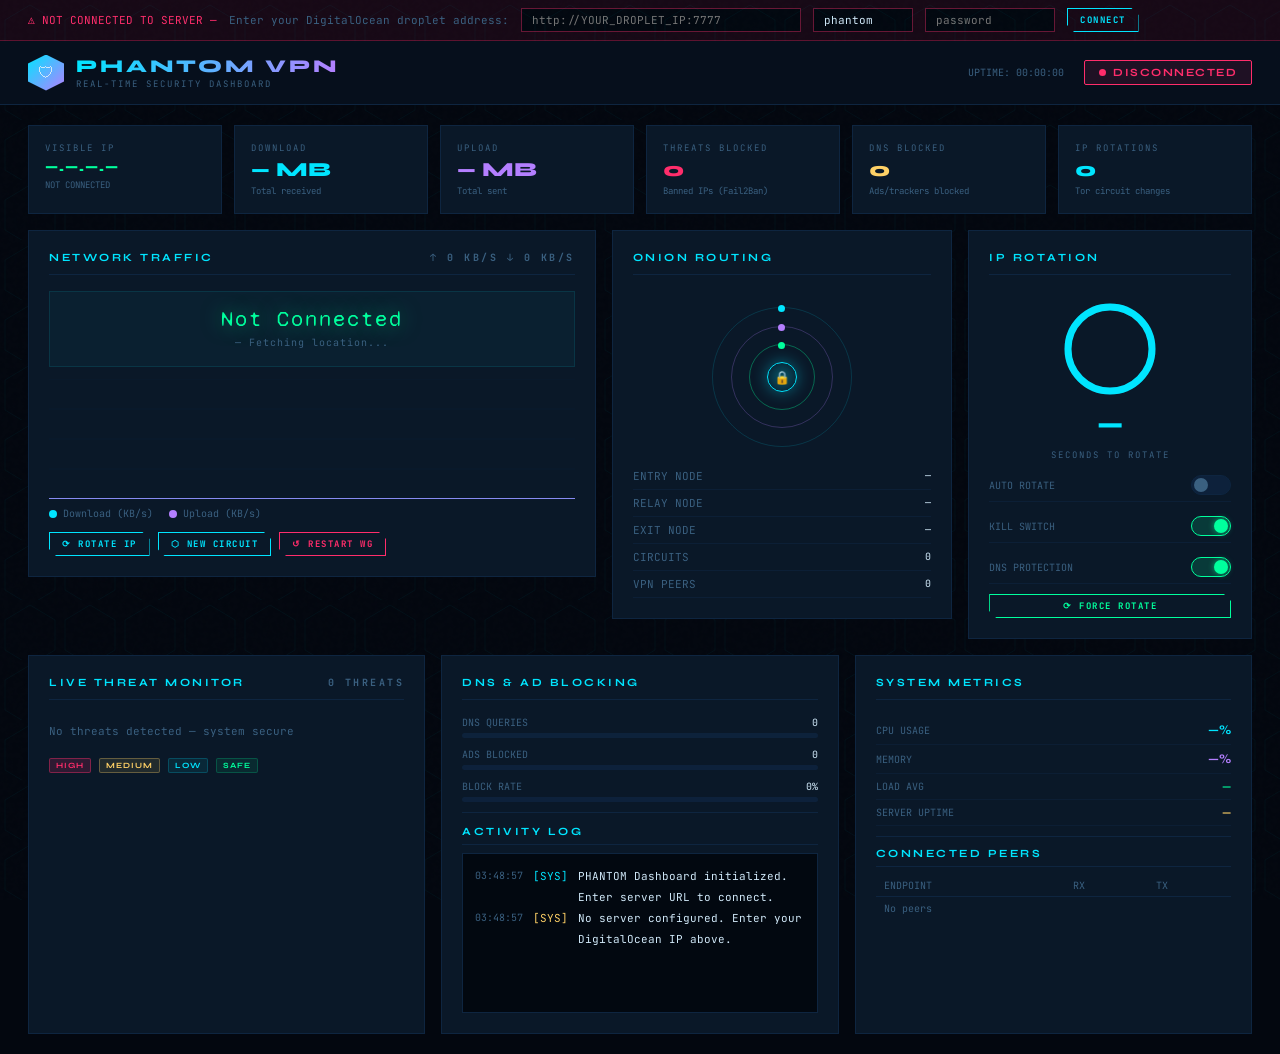
==== index.html @ 3d03aeb2 "Initial PHANTOM VPN commit" ====
<!doctype html>
<html lang="en">
<head>
  <meta charset="UTF-8">
  <meta name="viewport" content="width=device-width, initial-scale=1.0">
  <title>PHANTOM VPN Dashboard</title>
  <meta http-equiv="refresh" content="0; url=/3-dashboard.html">
</head>
<body>
  <p>Redirecting to dashboard... <a href="/3-dashboard.html">Open now</a></p>
</body>
</html>
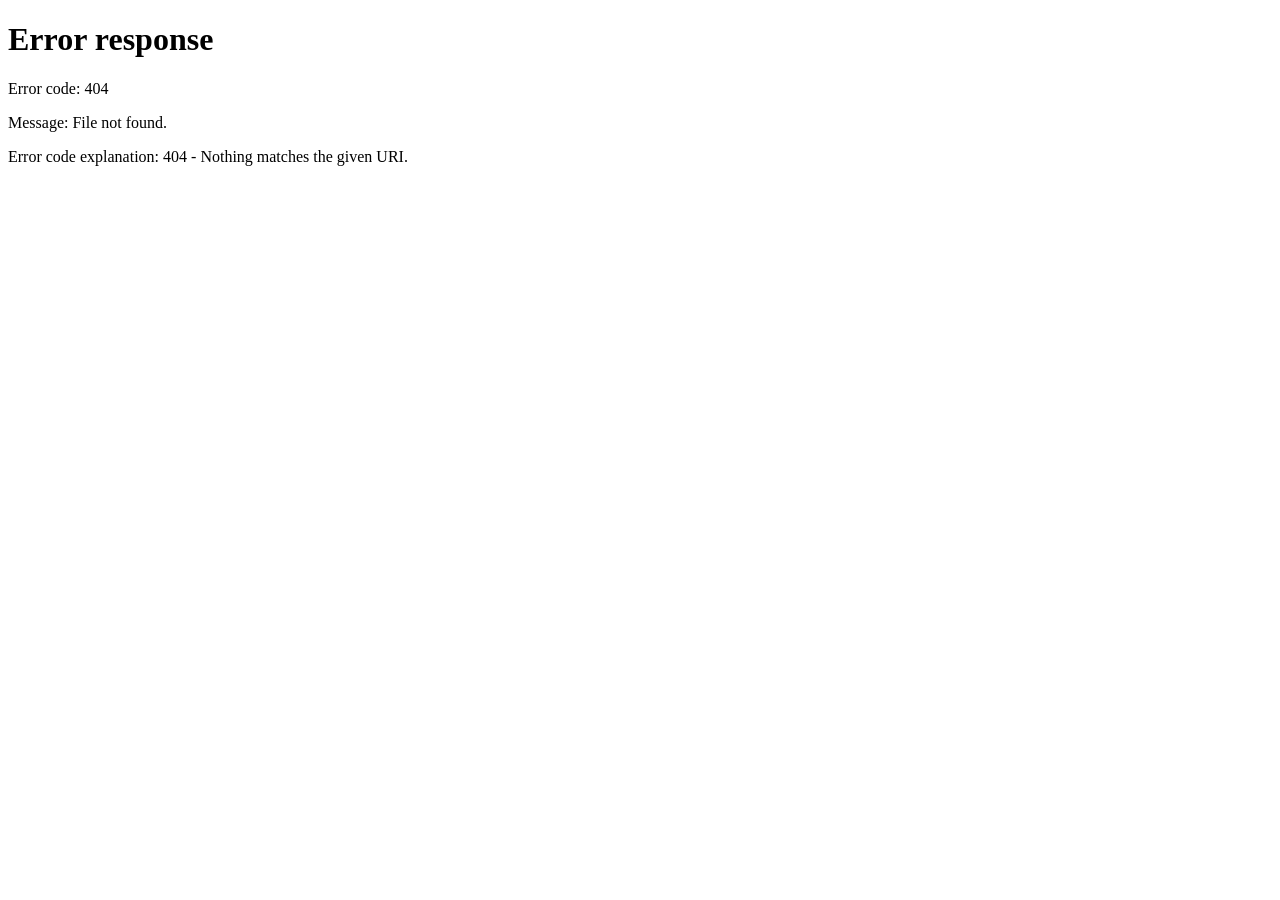
==== commit af16747d: "Fix admin TOTP flow, add SEO routes, and publish onboarding docs" ====
--- a/index.html
+++ b/index.html
@@ -3,10 +3,11 @@
 <head>
   <meta charset="UTF-8">
   <meta name="viewport" content="width=device-width, initial-scale=1.0">
-  <title>PHANTOM VPN Dashboard</title>
-  <meta http-equiv="refresh" content="0; url=/3-dashboard.html">
+  <title>PHANTOM VPN</title>
+  <meta name="description" content="PHANTOM VPN onboarding, routing details, and first-time setup documentation.">
+  <meta http-equiv="refresh" content="0; url=/vpn">
 </head>
 <body>
-  <p>Redirecting to dashboard... <a href="/3-dashboard.html">Open now</a></p>
+  <p>Redirecting to <a href="/vpn">PHANTOM VPN</a>...</p>
 </body>
 </html>
